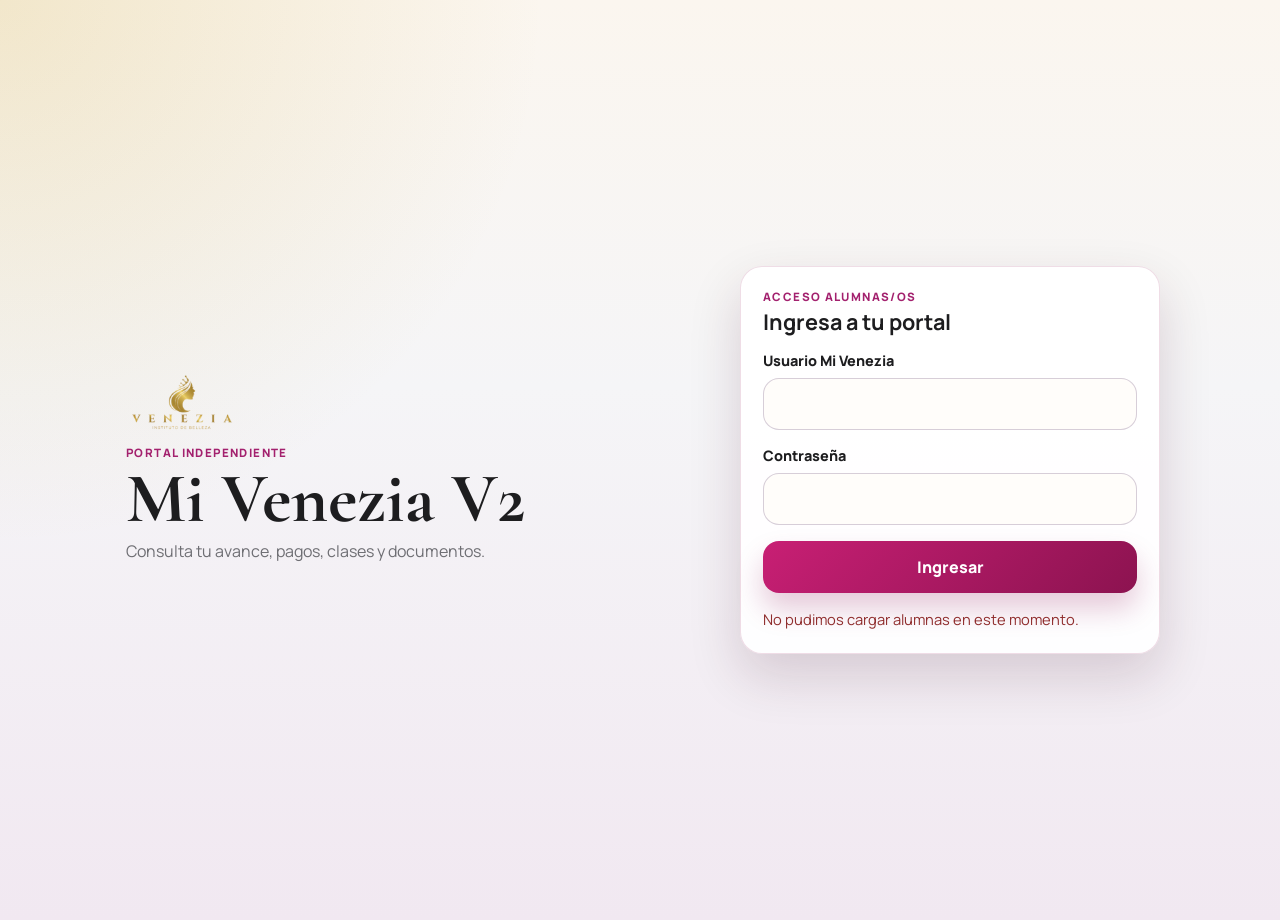
==== mi-venezia-v2.html @ d744f1fd "feat: temario corto de Pestañas como subtítulo en línea de tiempo de Asistencias Cada "Clase N" en l" ====
<!DOCTYPE html>
<html lang="es">
  <head>
    <meta charset="UTF-8" />
    <meta name="viewport" content="width=device-width, initial-scale=1.0, viewport-fit=cover" />
    <title>Mi Venezia V2 | Portal de estudiantes</title>
    <link rel="preconnect" href="https://fonts.googleapis.com" />
    <link rel="preconnect" href="https://fonts.gstatic.com" crossorigin />
    <link
      href="https://fonts.googleapis.com/css2?family=Cormorant+Garamond:wght@600;700&family=Manrope:wght@400;500;600;700;800&display=swap"
      rel="stylesheet"
    />
    <link rel="stylesheet" href="mi-venezia-v2.css?v=20261028-temario-pestanas" />
  </head>
  <body>
    <div class="mv2-app" id="mv2App">
      <section class="mv2-login-view" id="loginView" aria-label="Acceso Mi Venezia V2">
        <div class="mv2-login-brand">
          <img src="/images/logo-principal-sinfondo.png" alt="Instituto Venezia" class="mv2-logo" />
          <p>Portal independiente</p>
          <h1>Mi Venezia V2</h1>
          <span>Consulta tu avance, pagos, clases y documentos.</span>
        </div>

        <form class="mv2-login-card" id="loginForm" novalidate>
          <div class="mv2-card-heading">
            <p>Acceso alumnas/os</p>
            <h2>Ingresa a tu portal</h2>
          </div>

          <label class="mv2-field">
            <span>Usuario Mi Venezia</span>
            <input id="loginUser" name="usuario" type="text" autocomplete="username" inputmode="text" required />
          </label>

          <label class="mv2-field">
            <span>Contraseña</span>
            <input id="loginPassword" name="password" type="password" autocomplete="current-password" required />
          </label>

          <button class="mv2-primary-btn" id="loginButton" type="submit">Ingresar</button>
          <p class="mv2-feedback" id="loginFeedback" role="status" aria-live="polite">Preparando acceso seguro...</p>

          <div class="mv2-error-box" id="runtimeErrorBox" role="alert" hidden></div>
        </form>
      </section>

      <section class="mv2-login-view" id="courseSelectView" hidden aria-label="Selecciona tu curso">
        <div class="mv2-login-brand">
          <img src="/images/logo-principal-sinfondo.png" alt="Instituto Venezia" class="mv2-logo" />
          <p>Llevas más de un curso</p>
          <h1>Elige tu curso</h1>
          <span>Selecciona el curso que quieres consultar en este momento.</span>
        </div>

        <div class="mv2-login-card">
          <div class="mv2-card-heading">
            <p>Acceso alumnas/os</p>
            <h2>¿A cuál portal quieres entrar?</h2>
          </div>

          <div class="mv2-course-select-list" id="courseSelectList"></div>

          <button class="mv2-ghost-btn" id="courseSelectBackButton" type="button">Usar otro usuario</button>
        </div>
      </section>

      <section class="mv2-dashboard-view" id="dashboardView" hidden aria-label="Dashboard Mi Venezia V2">
        <header class="mv2-dashboard-header">
          <div>
            <p class="mv2-eyebrow">Mi Venezia V2</p>
            <h1 id="studentName">Estudiante</h1>
            <span id="studentMeta">Cargando tu información...</span>
          </div>
          <button class="mv2-ghost-btn" id="logoutButton" type="button">Salir</button>
        </header>

        <section class="mv2-hero-card" id="heroSummary" aria-live="polite">
          <div class="mv2-hero-copy">
            <p id="heroGreeting">Hola</p>
            <h2 id="heroCourse">Tu curso Venezia</h2>
            <span id="heroDetails">Estamos preparando tu dashboard.</span>
          </div>
          <div class="mv2-doc-badge" id="heroDocStatus">Documentación por confirmar</div>
        </section>

        <section class="mv2-referral-slot" id="referralCard" aria-live="polite" hidden></section>

        <section class="mv2-stats-grid" id="quickStats"></section>

        <nav class="mv2-tabs" id="tabsNav" aria-label="Secciones de Mi Venezia V2">
          <button class="mv2-tab is-active" type="button" data-tab="inicio">Inicio</button>
          <button class="mv2-tab" type="button" data-tab="perfil">Perfil</button>
          <button class="mv2-tab" type="button" data-tab="pagos">Pagos</button>
          <button class="mv2-tab" type="button" data-tab="asistencias">Clases</button>
          <button class="mv2-tab" type="button" data-tab="documentos">Documentos</button>
          <button class="mv2-tab" type="button" data-tab="contacto">Contacto</button>
        </nav>

        <main class="mv2-panels">
          <section class="mv2-panel is-active" data-panel="inicio" id="panelInicio"></section>
          <section class="mv2-panel" data-panel="perfil" id="panelPerfil"></section>
          <section class="mv2-panel" data-panel="pagos" id="panelPagos"></section>
          <section class="mv2-panel" data-panel="asistencias" id="panelAsistencias"></section>
          <section class="mv2-panel" data-panel="documentos" id="panelDocumentos"></section>
          <section class="mv2-panel" data-panel="contacto" id="panelContacto"></section>
        </main>
      </section>

      <aside class="mv2-debug-panel" id="debugPanel" hidden>
        <strong>Debug Mi Venezia V2</strong>
        <pre id="debugLog">Iniciando debug...</pre>
      </aside>
    </div>

    <noscript>
      <div class="mv2-noscript">
        Mi Venezia V2 necesita JavaScript para validar tu acceso. Intenta abrirlo en Chrome, Safari o el navegador principal de tu celular.
      </div>
    </noscript>

    <script src="mi-venezia-v2.js?v=20261028-temario-pestanas"></script>
  </body>
</html>
---- mi-venezia-v2.css ----
:root {
  --mv2-bg: #f5f5f7;
  --mv2-bg-soft: #fffaf4;
  --mv2-ink: #1d1d1f;
  --mv2-muted: #6e6e73;
  /* Paleta por default (alumnas): gris/fucsia/rosita. Alumnos (mv2-theme-hombre,
     aplicado por JS según el género del expediente) restauran el verde/dorado original. */
  --mv2-purple: #c81f74;
  --mv2-purple-soft: #8c1350;
  --mv2-gold: #f0a0c4;
  --mv2-gold-soft: #fdeef4;
  --mv2-accent-soft: #fbe4ef;
  --mv2-card: #ffffff;
  --mv2-border: rgba(140, 19, 80, 0.14);
  --mv2-shadow: 0 22px 52px rgba(60, 10, 40, 0.16);
  --mv2-radius: 22px;
  --mv2-hero-grad: linear-gradient(135deg, rgba(200, 31, 116, 0.96) 0%, rgba(140, 19, 80, 0.94) 58%, rgba(240, 160, 196, 0.88) 100%);
  /* Recomendación ($200): color anterior (morado/dorado), fijo a propósito y a petición
     de Ismael — no sigue la paleta fucsia/rosita del resto del portal porque se veía
     demasiado saturado de rosa. Coincide con el valor que ya usa mv2-theme-hombre. */
  --mv2-referral-grad: linear-gradient(135deg, rgba(75, 37, 95, 0.92) 0%, rgba(160, 42, 119, 0.86) 48%, rgba(201, 162, 39, 0.9) 100%);
  --mv2-referral-grad-discreet: linear-gradient(135deg, rgba(75, 37, 95, 0.84) 0%, rgba(108, 55, 121, 0.78) 55%, rgba(201, 162, 39, 0.72) 100%);
  --mv2-referral-shadow: 0 24px 58px rgba(75, 37, 95, 0.22);
  --mv2-focus-ring: rgba(200, 31, 116, 0.16);
  --mv2-label-accent: #a3216e;
  --mv2-btn-shadow: rgba(140, 19, 80, 0.22);
  /* Texto de encabezados/valores: ink neutro en alumnas; en alumnos (abajo) se
     restaura exactamente el verde de marca que usaban antes estos mismos textos. */
  --mv2-heading-text: #1d1d1f;
  --mv2-tab-text: #6e6e73;
}

/* Alumnos: restaura el diseño verde/dorado original. La clase la agrega
   mi-venezia-v2.js (applyGenderTheme) cuando el expediente tiene Género = Hombre. */
body.mv2-theme-hombre {
  --mv2-bg: #f7f1ea;
  --mv2-ink: #261a2f;
  --mv2-muted: #776a7f;
  --mv2-purple: #163c3a;
  --mv2-purple-soft: #0d2624;
  --mv2-gold: #c9a227;
  --mv2-gold-soft: #f5e6b7;
  --mv2-accent-soft: #f4ecdf;
  --mv2-border: rgba(16, 60, 58, 0.16);
  --mv2-shadow: 0 22px 52px rgba(10, 40, 38, 0.16);
  --mv2-hero-grad: linear-gradient(135deg, rgba(75, 37, 95, 0.96) 0%, rgba(48, 23, 63, 0.94) 58%, rgba(201, 162, 39, 0.88) 100%);
  --mv2-referral-grad: linear-gradient(135deg, rgba(75, 37, 95, 0.92) 0%, rgba(160, 42, 119, 0.86) 48%, rgba(201, 162, 39, 0.9) 100%);
  --mv2-referral-grad-discreet: linear-gradient(135deg, rgba(75, 37, 95, 0.84) 0%, rgba(108, 55, 121, 0.78) 55%, rgba(201, 162, 39, 0.72) 100%);
  --mv2-referral-shadow: 0 24px 58px rgba(75, 37, 95, 0.22);
  --mv2-focus-ring: rgba(201, 162, 39, 0.16);
  --mv2-label-accent: #c9a227;
  --mv2-btn-shadow: rgba(75, 37, 95, 0.22);
  --mv2-heading-text: #163c3a;
  --mv2-tab-text: #163c3a;
}

* {
  box-sizing: border-box;
}

html,
body {
  min-height: 100%;
  margin: 0;
}

body {
  background:
    radial-gradient(circle at top left, rgba(201, 162, 39, 0.18), transparent 34rem),
    linear-gradient(180deg, #fbf6ef 0%, var(--mv2-bg) 42%, #f1e8f1 100%);
  color: var(--mv2-ink);
  font-family: "Manrope", Arial, sans-serif;
  font-size: 16px;
  letter-spacing: 0;
}

button,
input {
  font: inherit;
}

button {
  -webkit-tap-highlight-color: transparent;
}

.mv2-app {
  width: 100%;
  min-height: 100vh;
  padding: 18px;
}

.mv2-login-view {
  min-height: calc(100vh - 36px);
  display: grid;
  align-content: center;
  gap: 18px;
  max-width: 560px;
  margin: 0 auto;
}

.mv2-login-brand {
  padding: 18px 6px 4px;
}

.mv2-logo {
  display: block;
  width: 112px;
  max-width: 42vw;
  height: auto;
  margin-bottom: 10px;
}

.mv2-login-brand p,
.mv2-eyebrow,
.mv2-card-heading p {
  margin: 0 0 6px;
  color: var(--mv2-label-accent);
  font-size: 0.72rem;
  font-weight: 800;
  letter-spacing: 0.12em;
  text-transform: uppercase;
}

.mv2-login-brand h1,
.mv2-dashboard-header h1 {
  margin: 0;
  font-family: "Cormorant Garamond", Georgia, serif;
  font-size: clamp(2.35rem, 11vw, 4.4rem);
  line-height: 0.95;
  color: var(--mv2-heading-text);
}

.mv2-login-brand span,
.mv2-dashboard-header span,
.mv2-hero-copy span {
  display: block;
  margin-top: 8px;
  color: var(--mv2-muted);
  line-height: 1.45;
}

.mv2-login-card,
.mv2-hero-card,
.mv2-panel,
.mv2-stat-card,
.mv2-debug-panel {
  border: 1px solid var(--mv2-border);
  background: rgba(255, 255, 255, 0.92);
  box-shadow: var(--mv2-shadow);
}

.mv2-login-card {
  display: grid;
  gap: 16px;
  padding: 22px;
  border-radius: var(--mv2-radius);
}

.mv2-card-heading h2,
.mv2-panel h2 {
  margin: 0;
  color: var(--mv2-heading-text);
  font-size: 1.35rem;
  line-height: 1.15;
}

.mv2-field {
  display: grid;
  gap: 8px;
}

.mv2-field span {
  color: var(--mv2-ink);
  font-size: 0.9rem;
  font-weight: 800;
}

.mv2-field input {
  width: 100%;
  min-height: 52px;
  border: 1px solid rgba(75, 37, 95, 0.22);
  border-radius: 16px;
  background: #fffdfa;
  color: var(--mv2-ink);
  padding: 0 14px;
  outline: none;
}

.mv2-field input:focus {
  border-color: var(--mv2-purple);
  box-shadow: 0 0 0 4px var(--mv2-focus-ring);
}

.mv2-primary-btn,
.mv2-ghost-btn,
.mv2-whatsapp-btn {
  min-height: 52px;
  border: 0;
  border-radius: 16px;
  cursor: pointer;
  font-weight: 900;
  text-decoration: none;
}

.mv2-primary-btn,
.mv2-whatsapp-btn {
  display: inline-flex;
  align-items: center;
  justify-content: center;
  width: 100%;
  background: linear-gradient(135deg, var(--mv2-purple) 0%, var(--mv2-purple-soft) 100%);
  color: #fff;
  box-shadow: 0 16px 28px var(--mv2-btn-shadow);
}

.mv2-primary-btn:disabled {
  cursor: wait;
  opacity: 0.72;
}

.mv2-ghost-btn {
  padding: 0 16px;
  border: 1px solid rgba(75, 37, 95, 0.18);
  background: #fffaf4;
  color: var(--mv2-heading-text);
}

.mv2-feedback {
  min-height: 22px;
  margin: 0;
  color: var(--mv2-muted);
  font-size: 0.92rem;
  line-height: 1.4;
}

.mv2-feedback[data-tone="error"],
.mv2-error-box {
  color: #8f2d2d;
}

.mv2-error-box,
.mv2-noscript {
  border: 1px solid rgba(143, 45, 45, 0.22);
  border-radius: 16px;
  background: #fff4f1;
  padding: 12px;
  line-height: 1.45;
}

.mv2-error-box strong,
.mv2-error-box span {
  display: block;
}

.mv2-error-box span {
  margin-top: 4px;
}

.mv2-dashboard-view {
  display: block;
  max-width: 1120px;
  margin: 0 auto;
  padding-bottom: 36px;
}

.mv2-dashboard-view[hidden],
.mv2-login-view[hidden] {
  display: none;
}

.mv2-dashboard-header {
  display: flex;
  align-items: flex-start;
  justify-content: space-between;
  gap: 14px;
  padding: 12px 0 18px;
}

.mv2-dashboard-header h1 {
  font-size: clamp(2rem, 8vw, 3.6rem);
}

.mv2-hero-card {
  display: grid;
  gap: 16px;
  padding: 20px;
  border-radius: 26px;
  background: var(--mv2-hero-grad);
  color: #fff;
}

.mv2-hero-copy p {
  margin: 0 0 5px;
  color: var(--mv2-gold-soft);
  font-weight: 800;
}

.mv2-hero-copy h2 {
  margin: 0;
  font-size: clamp(1.7rem, 8vw, 3rem);
  line-height: 1.04;
}

.mv2-hero-copy span {
  color: rgba(255, 255, 255, 0.78);
}

.mv2-doc-badge {
  align-self: start;
  width: 100%;
  border: 1px solid rgba(255, 255, 255, 0.2);
  border-radius: 16px;
  background: rgba(255, 255, 255, 0.12);
  padding: 12px;
  color: #fff;
  font-size: 0.92rem;
  font-weight: 900;
}

.mv2-status-badge {
  display: inline-flex;
  align-items: center;
  justify-content: center;
  border-radius: 999px;
  padding: 9px 12px;
  font-size: 0.82rem;
  font-weight: 900;
  line-height: 1.2;
}

.mv2-doc-badge.mv2-status-badge {
  border-radius: 16px;
  padding: 12px;
}

.mv2-status-active {
  border-color: rgba(21, 128, 61, 0.24);
  background: rgba(220, 252, 231, 0.92);
  color: #14532d;
}

.mv2-status-paused {
  border-color: rgba(201, 162, 39, 0.34);
  background: #fff7d6;
  color: #6f4f00;
}

.mv2-status-withdrawn {
  border-color: rgba(143, 45, 45, 0.22);
  background: #fff4f1;
  color: #8f2d2d;
}

.mv2-status-completed {
  border-color: rgba(75, 37, 95, 0.2);
  background: #f1e7f7;
  color: var(--mv2-purple);
}

.mv2-status-unavailable {
  border-color: rgba(68, 64, 60, 0.22);
  background: #f5f5f4;
  color: #44403c;
}

.mv2-course-select-list {
  display: grid;
  gap: 12px;
}

.mv2-course-option-btn {
  display: grid;
  gap: 6px;
  justify-items: start;
  width: 100%;
  border: 1px solid rgba(75, 37, 95, 0.18);
  border-radius: 16px;
  background: #fffaf4;
  padding: 16px;
  cursor: pointer;
  text-align: left;
}

.mv2-course-option-btn:hover,
.mv2-course-option-btn:focus-visible {
  border-color: var(--mv2-purple);
  box-shadow: 0 0 0 4px var(--mv2-focus-ring);
}

.mv2-course-option-name {
  font-family: "Cormorant Garamond", Georgia, serif;
  font-size: 1.5rem;
  font-weight: 700;
  color: var(--mv2-heading-text);
}

.mv2-course-option-meta {
  color: var(--mv2-muted);
  font-size: 0.9rem;
}

.mv2-status-notice {
  margin: 0 0 14px;
  border: 1px solid rgba(75, 37, 95, 0.14);
  border-radius: 16px;
  padding: 13px;
  font-weight: 800;
  line-height: 1.45;
}

.mv2-late-fee-alert {
  display: grid;
  grid-template-columns: auto minmax(0, 1fr);
  gap: 12px;
  align-items: flex-start;
  margin: 0 0 14px;
  border: 1px solid rgba(185, 28, 28, 0.42);
  border-left: 5px solid #dc2626;
  border-radius: 16px;
  background:
    linear-gradient(135deg, rgba(255, 237, 213, 0.98), rgba(255, 228, 230, 0.94));
  box-shadow: 0 12px 28px rgba(185, 28, 28, 0.16);
  padding: 13px;
}

.mv2-late-fee-alert-icon {
  display: inline-flex;
  align-items: center;
  justify-content: center;
  width: 34px;
  height: 34px;
  border-radius: 999px;
  background: #fee2e2;
  color: #991b1b;
  box-shadow: inset 0 0 0 1px rgba(220, 38, 38, 0.36);
  font-size: 1.02rem;
  line-height: 1;
}

.mv2-late-fee-alert-copy strong {
  display: block;
  color: #7f1d1d;
  font-size: 1rem;
  line-height: 1.25;
}

.mv2-late-fee-alert-copy p {
  margin: 5px 0 0;
  color: #6b2417;
  line-height: 1.45;
}

.mv2-late-fee-alert.is-active {
  border-color: #b91c1c;
  background: linear-gradient(135deg, rgba(254, 202, 202, 0.98), rgba(254, 226, 226, 0.96));
  box-shadow: 0 14px 32px rgba(185, 28, 28, 0.24);
}

.mv2-late-fee-alert.is-active .mv2-late-fee-alert-icon {
  background: #dc2626;
  color: #fff;
  box-shadow: none;
}

.mv2-referral-slot {
  margin: 14px 0;
}

.mv2-referral-card {
  position: relative;
  overflow: hidden;
  display: grid;
  gap: 16px;
  border: 1px solid rgba(255, 255, 255, 0.48);
  border-radius: 24px;
  background: var(--mv2-referral-grad);
  box-shadow: var(--mv2-referral-shadow);
  color: #fff;
  padding: 18px;
}

.mv2-referral-card::before {
  content: "";
  position: absolute;
  inset: 1px;
  border-radius: 23px;
  background: linear-gradient(135deg, rgba(255, 255, 255, 0.24), rgba(255, 255, 255, 0.05));
  pointer-events: none;
}

.mv2-referral-card.is-discreet {
  background: var(--mv2-referral-grad-discreet);
}

.mv2-referral-copy,
.mv2-referral-button {
  position: relative;
  z-index: 1;
}

.mv2-referral-badge {
  display: inline-flex;
  width: fit-content;
  border: 1px solid rgba(255, 255, 255, 0.34);
  border-radius: 999px;
  background: rgba(255, 255, 255, 0.17);
  color: #fff8dc;
  padding: 7px 10px;
  font-size: 0.74rem;
  font-weight: 900;
  text-transform: uppercase;
}

.mv2-referral-card h2 {
  margin: 12px 0 0;
  color: #fff;
  font-size: clamp(1.45rem, 7vw, 2.35rem);
  line-height: 1;
}

.mv2-referral-card p {
  max-width: 720px;
  margin: 10px 0 0;
  color: rgba(255, 255, 255, 0.88);
  font-weight: 700;
  line-height: 1.45;
}

.mv2-referral-steps {
  position: relative;
  z-index: 1;
  max-width: 720px;
  margin: 12px 0 0;
  padding-left: 20px;
  display: grid;
  gap: 6px;
  color: rgba(255, 255, 255, 0.92);
  font-size: 0.86rem;
  font-weight: 600;
  line-height: 1.4;
}

.mv2-referral-steps li::marker {
  color: #fff8dc;
  font-weight: 900;
}

.mv2-referral-card small {
  display: block;
  margin-top: 10px;
  color: rgba(255, 255, 255, 0.72);
  line-height: 1.35;
}

.mv2-referral-button {
  display: inline-flex;
  align-items: center;
  justify-content: center;
  width: 100%;
  min-height: 52px;
  border-radius: 16px;
  background: #fffaf4;
  color: var(--mv2-purple);
  box-shadow: 0 18px 30px rgba(38, 26, 47, 0.22);
  font-weight: 900;
  text-align: center;
  text-decoration: none;
}

.mv2-document-alert,
.mv2-document-summary-card {
  display: grid;
  gap: 12px;
  border: 1px solid rgba(75, 37, 95, 0.12);
  border-radius: 18px;
  padding: 14px;
  margin-bottom: 14px;
  background: #fffdf9;
}

.mv2-document-alert span,
.mv2-document-summary-card span {
  color: var(--mv2-muted);
  font-size: 0.74rem;
  font-weight: 900;
  text-transform: uppercase;
}

.mv2-document-alert strong,
.mv2-document-summary-card strong {
  display: block;
  margin-top: 4px;
  color: var(--mv2-heading-text);
  font-size: 1.05rem;
  line-height: 1.25;
}

.mv2-document-alert p,
.mv2-document-summary-card p,
.mv2-document-download-note {
  margin: 6px 0 0;
  color: var(--mv2-muted);
  line-height: 1.45;
}

.mv2-document-alert.is-pending,
.mv2-document-status-partial,
.mv2-document-status-incomplete {
  border-color: rgba(201, 162, 39, 0.28);
  background: #fff9e7;
}

.mv2-document-alert.is-complete,
.mv2-document-status-complete {
  border-color: rgba(21, 128, 61, 0.18);
  background: #f0fdf4;
}

.mv2-inline-action {
  width: 100%;
  min-height: 44px;
  border: 0;
  border-radius: 14px;
  background: var(--mv2-purple);
  color: #fff;
  cursor: pointer;
  font-weight: 900;
}

.mv2-timeline-summary {
  display: grid;
  grid-template-columns: 1fr;
  gap: 10px;
  margin-bottom: 16px;
}

.mv2-timeline-metric {
  border: 1px solid rgba(75, 37, 95, 0.1);
  border-radius: 17px;
  background:
    linear-gradient(180deg, rgba(255, 253, 249, 0.96), rgba(255, 248, 238, 0.88));
  padding: 13px;
}

.mv2-timeline-metric span,
.mv2-timeline-type {
  display: block;
  color: var(--mv2-muted);
  font-size: 0.74rem;
  font-weight: 900;
  text-transform: uppercase;
}

.mv2-timeline-metric strong {
  display: block;
  margin-top: 6px;
  color: var(--mv2-heading-text);
  font-size: 1.08rem;
  line-height: 1.22;
}

.mv2-timeline-metric small {
  display: block;
  margin-top: 5px;
  color: var(--mv2-muted);
  line-height: 1.35;
}

.mv2-timeline {
  position: relative;
  display: grid;
  gap: 14px;
  margin-top: 10px;
}

.mv2-timeline::before {
  content: "";
  position: absolute;
  top: 16px;
  bottom: 16px;
  left: 13px;
  width: 2px;
  border-radius: 999px;
  background: linear-gradient(180deg, var(--mv2-gold), rgba(75, 37, 95, 0.14));
}

.mv2-timeline-item {
  position: relative;
  display: grid;
  grid-template-columns: 28px minmax(0, 1fr);
  gap: 10px;
}

.mv2-timeline-marker {
  position: relative;
  z-index: 1;
  width: 28px;
  height: 28px;
  border: 3px solid #fff;
  border-radius: 999px;
  background: #d7d3db;
  box-shadow: 0 10px 18px rgba(38, 26, 47, 0.14);
}

.mv2-timeline-card {
  border: 1px solid rgba(75, 37, 95, 0.11);
  border-radius: 18px;
  background: rgba(255, 255, 255, 0.9);
  box-shadow: 0 16px 36px rgba(75, 37, 95, 0.1);
  padding: 14px;
}

.mv2-timeline-card-head {
  display: flex;
  align-items: center;
  justify-content: space-between;
  gap: 8px;
  margin-bottom: 9px;
}

/* Título corto del temario ("qué se ve en esta clase"), chiquito, justo
   debajo del número de clase. Solo título, sin descripción ni mes. */
.mv2-timeline-topic {
  display: block;
  margin: -4px 0 9px;
  color: var(--mv2-muted);
  font-size: 0.82rem;
  font-weight: 600;
  line-height: 1.32;
}

.mv2-timeline-card strong {
  display: block;
  color: var(--mv2-ink);
  font-size: 1.02rem;
  line-height: 1.28;
}

.mv2-timeline-badge {
  flex: 0 0 auto;
  border-radius: 999px;
  background: var(--mv2-accent-soft);
  color: var(--mv2-purple);
  padding: 6px 9px;
  font-size: 0.74rem;
  font-weight: 900;
}

.mv2-timeline-meta {
  display: grid;
  gap: 7px;
  margin-top: 10px;
}

.mv2-timeline-meta small {
  display: flex;
  justify-content: space-between;
  gap: 10px;
  border-top: 1px solid rgba(75, 37, 95, 0.08);
  padding-top: 7px;
  color: var(--mv2-muted);
  line-height: 1.35;
}

.mv2-timeline-meta small span {
  color: var(--mv2-heading-text);
  font-weight: 900;
}

.mv2-timeline-item.is-paid .mv2-timeline-marker,
.mv2-timeline-item.is-attended .mv2-timeline-marker {
  background: linear-gradient(135deg, #15803d, var(--mv2-gold));
}

.mv2-timeline-item.is-paid .mv2-timeline-badge,
.mv2-timeline-item.is-attended .mv2-timeline-badge {
  background: #dcfce7;
  color: #14532d;
}

.mv2-timeline-item.is-pending .mv2-timeline-marker,
.mv2-timeline-item.is-recovery .mv2-timeline-marker {
  /* Morado fijo a propósito: es un color de estado (pendiente/recuperación), no de marca. */
  background: linear-gradient(135deg, #4b255f, #a02a77);
}

.mv2-timeline-item.is-pending .mv2-timeline-badge {
  background: #fff7d6;
  color: #6f4f00;
}

.mv2-timeline-item.is-recovery .mv2-timeline-badge,
.mv2-timeline-item.is-permit .mv2-timeline-badge {
  background: #efe7ff;
  color: #4b255f;
}

.mv2-timeline-item.is-absence .mv2-timeline-marker {
  background: #c24141;
}

.mv2-timeline-item.is-absence .mv2-timeline-badge {
  background: #fff4f1;
  color: #8f2d2d;
}

.mv2-timeline-item.is-na .mv2-timeline-marker,
.mv2-timeline-item.is-unknown .mv2-timeline-marker,
.mv2-timeline-item.is-pending:not(.is-recovery) .mv2-timeline-marker {
  box-shadow: 0 10px 18px rgba(38, 26, 47, 0.1);
}

.mv2-timeline-item.is-na .mv2-timeline-badge,
.mv2-timeline-item.is-unknown .mv2-timeline-badge {
  background: #f5f5f4;
  color: #57534e;
}

/* Clase ya calendarizada (fecha esperada del curso) pero todavía sin asistencia
   marcada: neutro/gris a propósito, sin dar impresión de alerta o falta. */
.mv2-timeline-item.is-scheduled .mv2-timeline-marker {
  background: #d7d3db;
  box-shadow: 0 10px 18px rgba(38, 26, 47, 0.1);
}

.mv2-timeline-item.is-scheduled .mv2-timeline-badge {
  background: #f5f5f4;
  color: #57534e;
}

.mv2-payment-calendar {
  display: grid;
  grid-template-columns: 1fr;
  gap: 10px;
  margin-top: 10px;
}

.mv2-payment-calendar-card {
  border: 1px solid rgba(75, 37, 95, 0.12);
  border-left: 5px solid var(--mv2-purple);
  border-radius: 16px;
  background: #fffdf9;
  box-shadow: 0 12px 28px rgba(75, 37, 95, 0.08);
  padding: 13px;
}

.mv2-payment-calendar-head {
  display: flex;
  align-items: flex-start;
  justify-content: space-between;
  gap: 10px;
}

.mv2-payment-calendar-head strong {
  color: var(--mv2-ink);
  line-height: 1.25;
}

.mv2-payment-calendar-badge {
  flex: 0 0 auto;
  border-radius: 999px;
  background: #fff7d6;
  color: #6f4f00;
  padding: 6px 9px;
  font-size: 0.74rem;
  font-weight: 900;
}

.mv2-payment-calendar-meta {
  display: grid;
  gap: 7px;
  margin-top: 10px;
}

.mv2-payment-calendar-meta small {
  display: flex;
  justify-content: space-between;
  gap: 10px;
  border-top: 1px solid rgba(75, 37, 95, 0.08);
  padding-top: 7px;
  color: var(--mv2-muted);
  line-height: 1.35;
}

.mv2-payment-calendar-meta small span {
  color: var(--mv2-heading-text);
  font-weight: 900;
}

.mv2-payment-calendar-card.is-paid {
  border-left-color: #15803d;
  background: #fbfefc;
}

.mv2-payment-calendar-card.is-paid .mv2-payment-calendar-badge {
  background: #dcfce7;
  color: #14532d;
}

.mv2-payment-calendar-card.is-na {
  border-left-color: #a8a29e;
  background: #fafaf9;
}

.mv2-payment-calendar-card.is-na .mv2-payment-calendar-badge {
  background: #f5f5f4;
  color: #57534e;
}

.mv2-payment-calendar-card.is-partial {
  border-left-color: #b45309;
  background: #fffaf0;
}

.mv2-payment-calendar-card.is-partial .mv2-payment-calendar-badge {
  background: #fef3c7;
  color: #92400e;
}

.mv2-stats-grid {
  display: grid;
  grid-template-columns: repeat(2, minmax(0, 1fr));
  gap: 12px;
  margin: 14px 0;
}

.mv2-stat-card {
  min-height: 108px;
  border-radius: 18px;
  padding: 14px;
}

.mv2-stat-card span {
  display: block;
  color: var(--mv2-muted);
  font-size: 0.76rem;
  font-weight: 900;
  text-transform: uppercase;
}

.mv2-stat-card strong {
  display: block;
  margin-top: 8px;
  color: var(--mv2-heading-text);
  font-size: 1.1rem;
  line-height: 1.2;
}

.mv2-stat-card small {
  display: block;
  margin-top: 5px;
  color: var(--mv2-muted);
  line-height: 1.35;
}

.mv2-tabs {
  display: flex;
  gap: 8px;
  overflow-x: auto;
  padding: 2px 0 12px;
  margin: 2px -2px 0;
  -webkit-overflow-scrolling: touch;
}

.mv2-tab {
  flex: 0 0 auto;
  min-width: 88px;
  min-height: 44px;
  border: 1px solid rgba(75, 37, 95, 0.14);
  border-radius: 999px;
  background: #fffdf9;
  color: var(--mv2-tab-text);
  cursor: pointer;
  font-size: 0.88rem;
  font-weight: 900;
}

.mv2-tab.is-active {
  background: var(--mv2-purple);
  color: #fff;
  border-color: var(--mv2-purple);
}

.mv2-panels {
  display: block;
}

.mv2-panel {
  display: none;
  border-radius: 22px;
  padding: 18px;
}

.mv2-panel.is-active {
  display: block;
}

.mv2-panel-header {
  margin-bottom: 14px;
}

.mv2-panel-header p {
  margin: 8px 0 0;
  color: var(--mv2-muted);
  line-height: 1.45;
}

.mv2-info-grid,
.mv2-list,
.mv2-payment-list,
.mv2-doc-list {
  display: grid;
  gap: 10px;
}

.mv2-info-grid {
  grid-template-columns: 1fr;
}

.mv2-info-item,
.mv2-list-item,
.mv2-payment-item,
.mv2-doc-item,
.mv2-empty {
  border: 1px solid rgba(75, 37, 95, 0.11);
  border-radius: 16px;
  background: #fffdf9;
  padding: 13px;
}

.mv2-info-item span,
.mv2-list-item span,
.mv2-payment-item span,
.mv2-doc-item span {
  display: block;
  color: var(--mv2-muted);
  font-size: 0.78rem;
  font-weight: 900;
  text-transform: uppercase;
}

.mv2-info-item strong,
.mv2-list-item strong,
.mv2-payment-item strong,
.mv2-doc-item strong {
  display: block;
  margin-top: 5px;
  color: var(--mv2-ink);
  line-height: 1.32;
}

.mv2-payment-item small,
.mv2-list-item small,
.mv2-doc-item small,
.mv2-empty {
  display: block;
  margin-top: 6px;
  color: var(--mv2-muted);
  line-height: 1.45;
}

.mv2-pill-row {
  display: flex;
  flex-wrap: wrap;
  gap: 8px;
  margin-top: 12px;
}

.mv2-pill {
  border-radius: 999px;
  background: var(--mv2-accent-soft);
  color: var(--mv2-purple);
  padding: 8px 10px;
  font-size: 0.82rem;
  font-weight: 900;
}

.mv2-official-doc {
  position: relative;
  padding-left: 48px;
}

.mv2-official-doc::before {
  position: absolute;
  left: 14px;
  top: 14px;
  display: inline-flex;
  align-items: center;
  justify-content: center;
  width: 24px;
  height: 24px;
  border-radius: 999px;
  font-size: 0.9rem;
  font-weight: 900;
}

.mv2-official-doc.is-delivered {
  border-color: rgba(21, 128, 61, 0.16);
  background: #f0fdf4;
}

.mv2-official-doc.is-delivered::before {
  content: "✓";
  background: #15803d;
  color: #fff;
}

.mv2-official-doc.is-missing {
  border-color: rgba(201, 162, 39, 0.26);
  background: #fff8df;
}

.mv2-official-doc.is-missing::before {
  content: "!";
  /* Ámbar fijo a propósito: es un color de estado (documento pendiente), no de marca. */
  background: #c9a227;
  color: #3b2f05;
}

.mv2-document-downloads {
  display: grid;
  gap: 10px;
}

.mv2-download-link {
  display: inline-flex;
  align-items: center;
  justify-content: center;
  min-height: 48px;
  border: 1px solid rgba(75, 37, 95, 0.14);
  border-radius: 14px;
  background: #fffdf9;
  color: var(--mv2-purple);
  font-weight: 900;
  text-align: center;
  text-decoration: none;
}

.mv2-section-block {
  margin-top: 16px;
}

.mv2-section-block h3 {
  margin: 0 0 10px;
  color: var(--mv2-purple);
  font-size: 1rem;
}

.mv2-whatsapp-btn {
  margin-top: 12px;
  background: linear-gradient(135deg, #15803d 0%, #0f5f2c 100%);
}

.mv2-debug-panel {
  position: fixed;
  left: 10px;
  right: 10px;
  bottom: 10px;
  z-index: 50;
  max-height: 42vh;
  overflow: auto;
  border-radius: 18px;
  padding: 12px;
}

.mv2-debug-panel strong {
  display: block;
  margin-bottom: 8px;
  color: var(--mv2-purple);
}

.mv2-debug-panel pre {
  margin: 0;
  white-space: pre-wrap;
  color: #3c3042;
  font-size: 12px;
  line-height: 1.4;
}

.mv2-noscript {
  position: fixed;
  left: 16px;
  right: 16px;
  bottom: 16px;
  z-index: 60;
  background: #fff;
}

@media (min-width: 760px) {
  .mv2-app {
    padding: 28px;
  }

  .mv2-login-view {
    grid-template-columns: 1fr 420px;
    align-items: center;
    max-width: 1040px;
  }

  .mv2-login-brand {
    padding-right: 40px;
  }

  .mv2-hero-card {
    grid-template-columns: 1fr 260px;
    align-items: end;
  }

  .mv2-doc-badge {
    width: auto;
  }

  .mv2-referral-card {
    grid-template-columns: minmax(0, 1fr) 280px;
    align-items: center;
    padding: 22px;
  }

  .mv2-stats-grid {
    grid-template-columns: repeat(4, minmax(0, 1fr));
  }

  .mv2-info-grid {
    grid-template-columns: repeat(2, minmax(0, 1fr));
  }

  .mv2-document-alert {
    grid-template-columns: 1fr auto;
    align-items: center;
  }

  .mv2-inline-action {
    width: auto;
    padding: 0 18px;
  }

  .mv2-document-downloads {
    grid-template-columns: repeat(2, minmax(0, 1fr));
  }

  .mv2-timeline-summary {
    grid-template-columns: repeat(4, minmax(0, 1fr));
  }

  .mv2-timeline-meta {
    grid-template-columns: repeat(2, minmax(0, 1fr));
  }

  .mv2-payment-calendar {
    grid-template-columns: repeat(2, minmax(0, 1fr));
  }

  .mv2-panel {
    padding: 24px;
  }
}

@media (max-width: 380px) {
  .mv2-app {
    padding: 12px;
  }

  .mv2-login-card,
  .mv2-panel,
  .mv2-hero-card {
    border-radius: 18px;
    padding: 16px;
  }

  .mv2-tab {
    min-width: 78px;
    font-size: 0.8rem;
  }
}
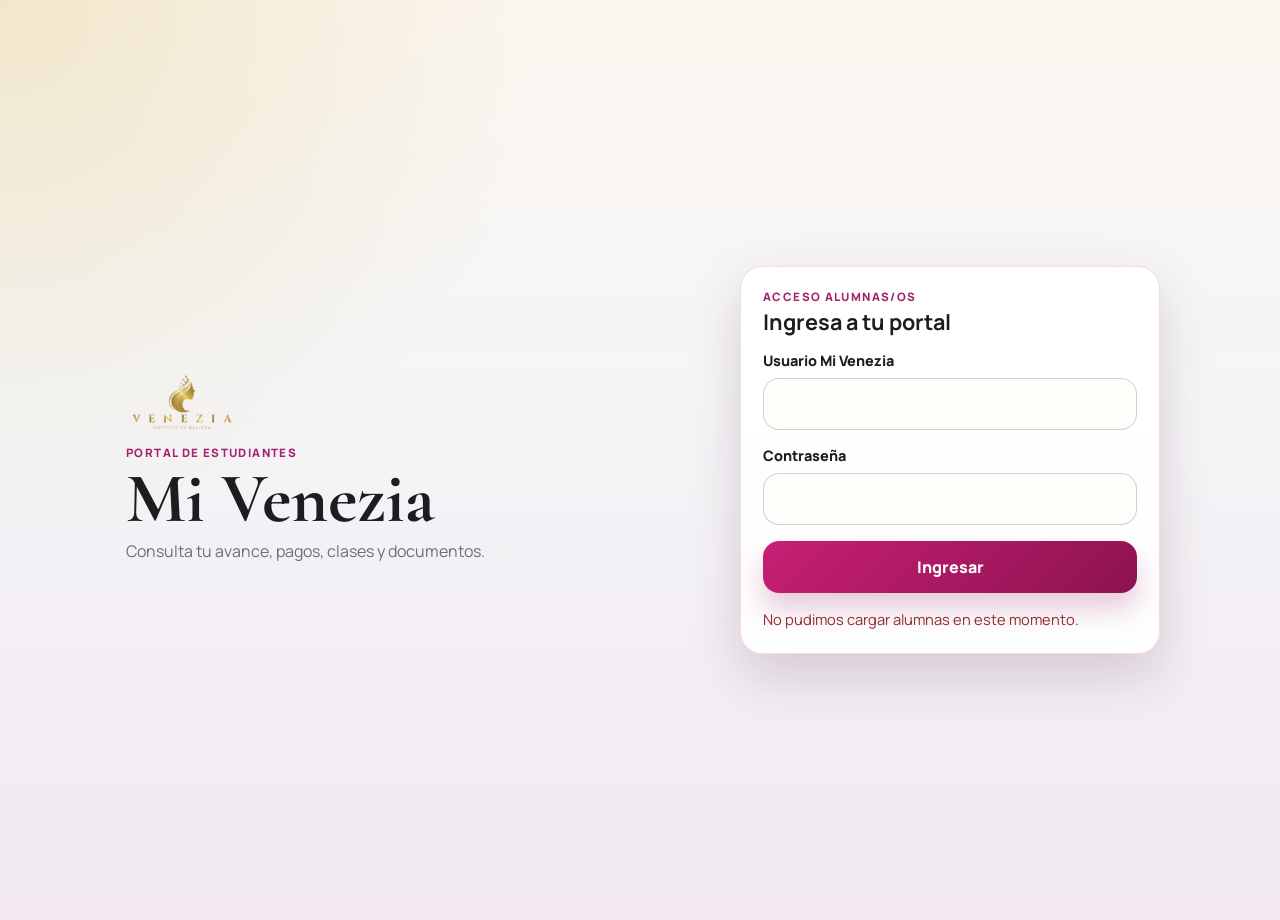
==== commit d62713ea: "feat: Mi Venezia - inicio limpio (tarjeta con estado de color, recordatorio de pago 7 días antes y v" ====
--- a/mi-venezia-v2.html
+++ b/mi-venezia-v2.html
@@ -3,22 +3,22 @@
   <head>
     <meta charset="UTF-8" />
     <meta name="viewport" content="width=device-width, initial-scale=1.0, viewport-fit=cover" />
-    <title>Mi Venezia V2 | Portal de estudiantes</title>
+    <title>Mi Venezia | Portal de estudiantes</title>
     <link rel="preconnect" href="https://fonts.googleapis.com" />
     <link rel="preconnect" href="https://fonts.gstatic.com" crossorigin />
     <link
       href="https://fonts.googleapis.com/css2?family=Cormorant+Garamond:wght@600;700&family=Manrope:wght@400;500;600;700;800&display=swap"
       rel="stylesheet"
     />
-    <link rel="stylesheet" href="mi-venezia-v2.css?v=20261028-temario-pestanas" />
+    <link rel="stylesheet" href="mi-venezia-v2.css?v=20261111-mi-venezia-inicio-limpio" />
   </head>
   <body>
     <div class="mv2-app" id="mv2App">
-      <section class="mv2-login-view" id="loginView" aria-label="Acceso Mi Venezia V2">
+      <section class="mv2-login-view" id="loginView" aria-label="Acceso Mi Venezia">
         <div class="mv2-login-brand">
           <img src="/images/logo-principal-sinfondo.png" alt="Instituto Venezia" class="mv2-logo" />
-          <p>Portal independiente</p>
-          <h1>Mi Venezia V2</h1>
+          <p>Portal de estudiantes</p>
+          <h1>Mi Venezia</h1>
           <span>Consulta tu avance, pagos, clases y documentos.</span>
         </div>
 
@@ -65,45 +65,42 @@
         </div>
       </section>
 
-      <section class="mv2-dashboard-view" id="dashboardView" hidden aria-label="Dashboard Mi Venezia V2">
+      <section class="mv2-dashboard-view" id="dashboardView" hidden aria-label="Mi Venezia">
         <header class="mv2-dashboard-header">
-          <div>
-            <p class="mv2-eyebrow">Mi Venezia V2</p>
-            <h1 id="studentName">Estudiante</h1>
-            <span id="studentMeta">Cargando tu información...</span>
-          </div>
+          <p class="mv2-eyebrow mv2-brand-title">Mi Venezia</p>
           <button class="mv2-ghost-btn" id="logoutButton" type="button">Salir</button>
         </header>
 
+        <!-- Tarjeta de la alumna: siempre visible, en la entrada y en cada sección (CEO, 11/nov/2026). -->
         <section class="mv2-hero-card" id="heroSummary" aria-live="polite">
           <div class="mv2-hero-copy">
             <p id="heroGreeting">Hola</p>
-            <h2 id="heroCourse">Tu curso Venezia</h2>
-            <span id="heroDetails">Estamos preparando tu dashboard.</span>
+            <h2 id="heroWelcome">Bienvenida a Mi Venezia</h2>
+            <span id="heroDetails">Estamos preparando tu información.</span>
+            <span class="mv2-hero-start" id="heroStartDate" hidden></span>
+            <span class="mv2-hero-notice" id="heroNotice" hidden></span>
           </div>
-          <div class="mv2-doc-badge" id="heroDocStatus">Documentación por confirmar</div>
+          <span class="mv2-hero-status is-active" id="heroStatus">Estado: Activa</span>
         </section>
 
-        <section class="mv2-referral-slot" id="referralCard" aria-live="polite" hidden></section>
+        <!-- Pantalla de entrada: recordatorio de pago, bono y menú. Se esconde al abrir una sección. -->
+        <section class="mv2-home" id="homeView">
+          <section class="mv2-payment-reminder-slot" id="paymentReminder" aria-live="polite" hidden></section>
+          <section class="mv2-referral-slot" id="referralCard" aria-live="polite" hidden></section>
+          <nav class="mv2-home-menu" id="tabsNav" aria-label="Secciones de Mi Venezia">
+            <button class="mv2-menu-btn" type="button" data-tab="pagos"><strong>Pagos</strong><span>Calendario de pagos</span></button>
+            <button class="mv2-menu-btn" type="button" data-tab="asistencias"><strong>Clases</strong><span>Línea de tiempo</span></button>
+            <button class="mv2-menu-btn" type="button" data-tab="documentos"><strong>Documentos</strong><span>Tu expediente</span></button>
+            <button class="mv2-menu-btn" type="button" data-tab="material"><strong>Lista de material</strong><span>Higiene y uso personal</span></button>
+          </nav>
+        </section>
 
-        <section class="mv2-stats-grid" id="quickStats"></section>
-
-        <nav class="mv2-tabs" id="tabsNav" aria-label="Secciones de Mi Venezia V2">
-          <button class="mv2-tab is-active" type="button" data-tab="inicio">Inicio</button>
-          <button class="mv2-tab" type="button" data-tab="perfil">Perfil</button>
-          <button class="mv2-tab" type="button" data-tab="pagos">Pagos</button>
-          <button class="mv2-tab" type="button" data-tab="asistencias">Clases</button>
-          <button class="mv2-tab" type="button" data-tab="documentos">Documentos</button>
-          <button class="mv2-tab" type="button" data-tab="contacto">Contacto</button>
-        </nav>
-
-        <main class="mv2-panels">
-          <section class="mv2-panel is-active" data-panel="inicio" id="panelInicio"></section>
-          <section class="mv2-panel" data-panel="perfil" id="panelPerfil"></section>
+        <main class="mv2-panels" id="panelsView" hidden>
+          <button class="mv2-back-btn" type="button" data-home-action="back">&larr; Volver al inicio</button>
           <section class="mv2-panel" data-panel="pagos" id="panelPagos"></section>
           <section class="mv2-panel" data-panel="asistencias" id="panelAsistencias"></section>
           <section class="mv2-panel" data-panel="documentos" id="panelDocumentos"></section>
-          <section class="mv2-panel" data-panel="contacto" id="panelContacto"></section>
+          <section class="mv2-panel" data-panel="material" id="panelMaterial"></section>
         </main>
       </section>
 
@@ -115,10 +112,10 @@
 
     <noscript>
       <div class="mv2-noscript">
-        Mi Venezia V2 necesita JavaScript para validar tu acceso. Intenta abrirlo en Chrome, Safari o el navegador principal de tu celular.
+        Mi Venezia necesita JavaScript para validar tu acceso. Intenta abrirlo en Chrome, Safari o el navegador principal de tu celular.
       </div>
     </noscript>
 
-    <script src="mi-venezia-v2.js?v=20261028-temario-pestanas"></script>
+    <script src="mi-venezia-v2.js?v=20261111-mi-venezia-inicio-limpio"></script>
   </body>
 </html>
--- a/mi-venezia-v2.css
+++ b/mi-venezia-v2.css
@@ -1202,7 +1202,7 @@
   }
 
   .mv2-hero-card {
-    grid-template-columns: 1fr 260px;
+    grid-template-columns: 1fr auto;
     align-items: end;
   }
 
@@ -1272,3 +1272,315 @@
     font-size: 0.8rem;
   }
 }
+
+/* ==========================================================================
+   Mi Venezia — entrada limpia (CEO, 11/nov/2026)
+   Tarjeta de la alumna con estado de color, recordatorio de pago, menú de
+   secciones con "Volver al inicio" y lista de material por curso.
+   ========================================================================== */
+
+.mv2-dashboard-header {
+  align-items: center;
+}
+
+.mv2-brand-title {
+  margin: 0;
+  font-size: 0.95rem;
+  letter-spacing: 0.22em;
+}
+
+.mv2-hero-copy {
+  display: grid;
+  gap: 4px;
+}
+
+.mv2-hero-copy p#heroGreeting {
+  margin: 0;
+  font-size: 1.02rem;
+  line-height: 1.3;
+}
+
+.mv2-hero-copy h2#heroWelcome {
+  margin: 0 0 6px;
+  font-size: clamp(1.55rem, 7vw, 2.4rem);
+  line-height: 1.08;
+}
+
+.mv2-hero-copy span#heroDetails {
+  color: #fff;
+  font-weight: 800;
+  font-size: 1rem;
+}
+
+.mv2-hero-start {
+  color: rgba(255, 255, 255, 0.82);
+  font-size: 0.92rem;
+  font-weight: 700;
+}
+
+.mv2-hero-copy [hidden] {
+  display: none !important;
+}
+
+.mv2-hero-notice {
+  margin-top: 6px;
+  border-radius: 14px;
+  background: rgba(255, 255, 255, 0.14);
+  padding: 10px 12px;
+  color: #fff;
+  font-size: 0.9rem;
+  font-weight: 700;
+  line-height: 1.4;
+}
+
+.mv2-hero-status {
+  justify-self: start;
+  align-self: end;
+  display: inline-flex;
+  align-items: center;
+  border-radius: 999px;
+  padding: 9px 16px;
+  font-size: 0.88rem;
+  font-weight: 900;
+  line-height: 1.2;
+  border: 1px solid transparent;
+  box-shadow: 0 8px 18px rgba(0, 0, 0, 0.12);
+}
+
+/* Activa: verde */
+.mv2-hero-status.is-active {
+  background: #dcfce7;
+  border-color: #86efac;
+  color: #14532d;
+}
+
+/* Baja temporal: rojo suave */
+.mv2-hero-status.is-paused {
+  background: #fde2e2;
+  border-color: #f5b5b5;
+  color: #9b2c2c;
+}
+
+/* Baja definitiva: rojo intenso */
+.mv2-hero-status.is-withdrawn {
+  background: #e11d48;
+  border-color: #be123c;
+  color: #fff;
+}
+
+/* Curso finalizado: dorado */
+.mv2-hero-status.is-completed {
+  background: linear-gradient(135deg, #f7e7a6 0%, #d4a62a 55%, #b8860b 100%);
+  border-color: #b8860b;
+  color: #3d2a00;
+}
+
+.mv2-hero-status.is-unavailable {
+  background: #f5f5f4;
+  border-color: #d6d3d1;
+  color: #44403c;
+}
+
+.mv2-home[hidden],
+.mv2-panels[hidden] {
+  display: none !important;
+}
+
+/* Recordatorio de pago */
+.mv2-payment-reminder-slot {
+  margin: 14px 0 0;
+}
+
+.mv2-payment-reminder {
+  border-radius: 20px;
+  padding: 16px 16px 14px;
+  box-shadow: 0 14px 30px rgba(0, 0, 0, 0.08);
+}
+
+.mv2-payment-reminder h2 {
+  margin: 6px 0 8px;
+  font-size: 1.12rem;
+  line-height: 1.3;
+}
+
+.mv2-payment-reminder ul {
+  display: grid;
+  gap: 8px;
+  margin: 0 0 8px;
+  padding: 0;
+  list-style: none;
+}
+
+.mv2-payment-reminder li {
+  display: grid;
+  gap: 2px;
+  border-radius: 12px;
+  background: rgba(255, 255, 255, 0.7);
+  padding: 9px 11px;
+}
+
+.mv2-payment-reminder li strong {
+  font-size: 0.95rem;
+}
+
+.mv2-payment-reminder li span {
+  font-size: 0.86rem;
+  line-height: 1.35;
+}
+
+.mv2-payment-reminder p {
+  margin: 0;
+  font-size: 0.86rem;
+  line-height: 1.45;
+}
+
+.mv2-payment-reminder .mv2-payment-reminder-also {
+  margin: 10px 0 6px;
+  font-weight: 800;
+}
+
+.mv2-payment-reminder-tag {
+  display: inline-block;
+  border-radius: 999px;
+  padding: 4px 10px;
+  font-size: 0.72rem;
+  font-weight: 900;
+  letter-spacing: 0.08em;
+  text-transform: uppercase;
+}
+
+.mv2-payment-reminder.is-upcoming {
+  border: 1px solid rgba(201, 162, 39, 0.45);
+  background: linear-gradient(135deg, #fff8e1 0%, #fdf0c4 100%);
+  color: #5c4300;
+}
+
+.mv2-payment-reminder.is-upcoming .mv2-payment-reminder-tag {
+  background: #c9a227;
+  color: #fff;
+}
+
+.mv2-payment-reminder.is-overdue {
+  border: 1px solid #b91c1c;
+  border-left: 5px solid #dc2626;
+  background: linear-gradient(135deg, #fee2e2 0%, #fecaca 100%);
+  color: #7f1d1d;
+}
+
+.mv2-payment-reminder.is-overdue .mv2-payment-reminder-tag {
+  background: #dc2626;
+  color: #fff;
+}
+
+/* Menú de secciones */
+.mv2-home-menu {
+  display: grid;
+  grid-template-columns: repeat(2, minmax(0, 1fr));
+  gap: 10px;
+  margin: 14px 0 0;
+}
+
+.mv2-menu-btn {
+  display: grid;
+  gap: 4px;
+  justify-items: start;
+  min-height: 84px;
+  border: 1px solid var(--mv2-border);
+  border-radius: 18px;
+  background: var(--mv2-card);
+  box-shadow: 0 10px 24px rgba(60, 10, 40, 0.08);
+  padding: 14px;
+  color: var(--mv2-heading-text);
+  cursor: pointer;
+  text-align: left;
+  font: inherit;
+}
+
+.mv2-menu-btn strong {
+  font-size: 1rem;
+  font-weight: 900;
+  line-height: 1.2;
+}
+
+.mv2-menu-btn span {
+  color: var(--mv2-muted);
+  font-size: 0.8rem;
+  font-weight: 700;
+}
+
+.mv2-menu-btn:hover,
+.mv2-menu-btn:focus-visible {
+  border-color: var(--mv2-purple);
+  box-shadow: 0 0 0 4px var(--mv2-focus-ring);
+  outline: none;
+}
+
+.mv2-back-btn {
+  display: inline-flex;
+  align-items: center;
+  min-height: 44px;
+  margin: 14px 0 10px;
+  border: 1px solid var(--mv2-border);
+  border-radius: 999px;
+  background: var(--mv2-card);
+  padding: 0 18px;
+  color: var(--mv2-purple);
+  cursor: pointer;
+  font: inherit;
+  font-weight: 900;
+}
+
+/* Moratorio compacto dentro de Pagos */
+.mv2-late-fee-alert.is-compact {
+  gap: 9px;
+  padding: 9px 11px;
+  border-left-width: 4px;
+  box-shadow: none;
+}
+
+.mv2-late-fee-alert.is-compact .mv2-late-fee-alert-icon {
+  width: 26px;
+  height: 26px;
+  font-size: 0.85rem;
+}
+
+.mv2-late-fee-alert.is-compact .mv2-late-fee-alert-copy strong {
+  font-size: 0.88rem;
+}
+
+.mv2-late-fee-alert.is-compact .mv2-late-fee-alert-copy p {
+  margin-top: 3px;
+  font-size: 0.8rem;
+  line-height: 1.4;
+}
+
+/* Lista de material */
+.mv2-material-figure {
+  margin: 0;
+}
+
+.mv2-material-figure img {
+  display: block;
+  width: 100%;
+  height: auto;
+  border-radius: 16px;
+  box-shadow: 0 14px 30px rgba(0, 0, 0, 0.14);
+}
+
+.mv2-material-figure figcaption {
+  margin-top: 8px;
+  color: var(--mv2-muted);
+  font-size: 0.82rem;
+  text-align: center;
+}
+
+@media (min-width: 760px) {
+  .mv2-home-menu {
+    grid-template-columns: repeat(4, minmax(0, 1fr));
+  }
+
+  .mv2-material-figure {
+    max-width: 720px;
+    margin: 0 auto;
+  }
+}
